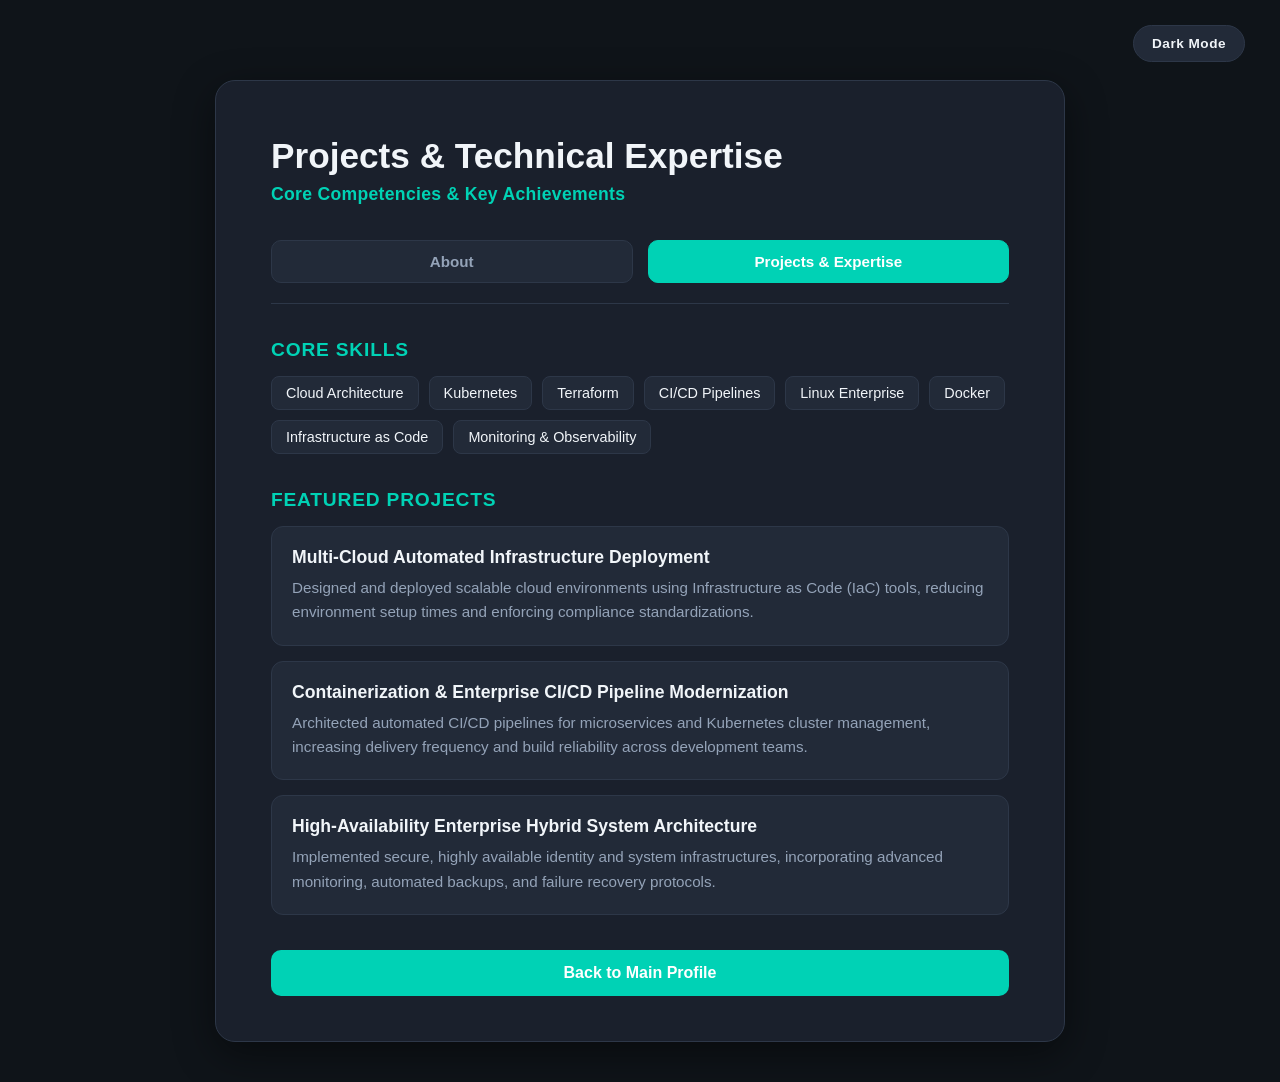
==== projects.html @ d43b570d "Add files via upload" ====
<!DOCTYPE html>
<html lang="en" dir="ltr">
<head>
    <meta charset="UTF-8">
    <meta name="viewport" content="width=device-width, initial-scale=1.0">
    <title>Digital Business Card - Projects</title>
    <link rel="stylesheet" href="style.css">
</head>
<body>

    <!-- Hidden Checkbox for Dark/Light Mode -->
    <input type="checkbox" id="theme-toggle">

    <div class="page-wrapper">
        
        <div class="theme-switch-wrapper">
            <label for="theme-toggle" class="theme-switch">
                <span class="text light-text">Dark Mode</span>
                <span class="text dark-text">Light Mode</span>
            </label>
        </div>

        <main class="card-container">
            
            <header class="profile-header compact">
                <div class="profile-header-text">
                    <h1>Projects & Technical Expertise</h1>
                    <h2>Core Competencies & Key Achievements</h2>
                </div>
            </header>

            <nav class="nav-bar">
                <a href="index.html" class="nav-link">About</a>
                <a href="projects.html" class="nav-link active">Projects & Expertise</a>
            </nav>

            <section class="content-section">
                <h3 class="section-title">Core Skills</h3>
                <div class="skills-tags">
                    <span class="tag">Cloud Architecture</span>
                    <span class="tag">Kubernetes</span>
                    <span class="tag">Terraform</span>
                    <span class="tag">CI/CD Pipelines</span>
                    <span class="tag">Linux Enterprise</span>
                    <span class="tag">Docker</span>
                    <span class="tag">Infrastructure as Code</span>
                    <span class="tag">Monitoring & Observability</span>
                </div>
            </section>

            <section class="content-section">
                <h3 class="section-title">Featured Projects</h3>
                
                <div class="project-item">
                    <h4>Multi-Cloud Automated Infrastructure Deployment</h4>
                    <p>Designed and deployed scalable cloud environments using Infrastructure as Code (IaC) tools, reducing environment setup times and enforcing compliance standardizations.</p>
                </div>

                <div class="project-item">
                    <h4>Containerization & Enterprise CI/CD Pipeline Modernization</h4>
                    <p>Architected automated CI/CD pipelines for microservices and Kubernetes cluster management, increasing delivery frequency and build reliability across development teams.</p>
                </div>

                <div class="project-item">
                    <h4>High-Availability Enterprise Hybrid System Architecture</h4>
                    <p>Implemented secure, highly available identity and system infrastructures, incorporating advanced monitoring, automated backups, and failure recovery protocols.</p>
                </div>
            </section>

            <footer class="contact-section">
                <div class="social-links">
                    <a href="index.html" class="btn">Back to Main Profile</a>
                </div>
            </footer>

        </main>
    </div>

</body>
</html>
---- style.css ----
/* Base Theme Variables (Dark Mode Default) */
:root {
    --bg-color: #0f1419;
    --card-bg: #1a202c;
    --card-secondary-bg: #222a38;
    --text-primary: #f1f5f9;
    --text-secondary: #94a3b8;
    --accent-teal: #00d2b5;
    --accent-teal-hover: #00b39b;
    --border-color: #2d3748;
    --shadow: 0 12px 40px rgba(0, 0, 0, 0.45);
    --font-family: -apple-system, BlinkMacSystemFont, 'Segoe UI', Roboto, Helvetica, Arial, sans-serif;
}

* {
    box-sizing: border-box;
    margin: 0;
    padding: 0;
}

body {
    font-family: var(--font-family);
    margin: 0;
    padding: 0;
}

/* Hide Checkbox */
#theme-toggle {
    display: none;
}

/* Page Wrapper - Takes up full screen and changes background color */
.page-wrapper {
    background-color: var(--bg-color);
    color: var(--text-primary);
    min-height: 100vh;
    width: 100%;
    display: flex;
    justify-content: center;
    align-items: flex-start; /* Prevents card from being stuck in dead-center vertically */
    padding: 80px 20px 40px;
    transition: background-color 0.3s ease, color 0.3s ease;
    position: relative;
}

/* Light Mode Overrides for the entire page */
#theme-toggle:checked ~ .page-wrapper {
    --bg-color: #e2e8f0;
    --card-bg: #ffffff;
    --card-secondary-bg: #f8fafc;
    --text-primary: #0f172a;
    --text-secondary: #475569;
    --accent-teal: #009688;
    --accent-teal-hover: #00796b;
    --border-color: #cbd5e1;
    --shadow: 0 12px 40px rgba(0, 0, 0, 0.08);
}

/* Card Container - Made wider for spacing */
.card-container {
    background-color: var(--card-bg);
    border: 1px solid var(--border-color);
    border-radius: 20px;
    box-shadow: var(--shadow);
    max-width: 850px; /* Expanded width to space out content */
    width: 100%;
    padding: 45px 55px;
    transition: all 0.3s ease;
}

/* Theme Switch Toggle Button (Moved to top right of screen) */
.theme-switch-wrapper {
    position: absolute;
    top: 25px;
    right: 35px;
}

.theme-switch {
    background-color: var(--card-secondary-bg);
    border: 1px solid var(--border-color);
    color: var(--text-primary);
    padding: 10px 18px;
    border-radius: 25px;
    cursor: pointer;
    font-size: 0.85rem;
    font-weight: 600;
    letter-spacing: 0.5px;
    transition: all 0.2s ease;
    user-select: none;
    display: inline-block;
}

.theme-switch:hover {
    border-color: var(--accent-teal);
    color: var(--accent-teal);
}

.dark-text { display: none; }
#theme-toggle:checked ~ .page-wrapper .light-text { display: none; }
#theme-toggle:checked ~ .page-wrapper .dark-text { display: inline; }

/* Header - Side by side on Desktop */
.profile-header {
    display: flex;
    align-items: center;
    gap: 30px;
    margin-bottom: 35px;
    text-align: left;
}

.profile-header.compact {
    margin-top: 10px;
}

.profile-img-container {
    flex-shrink: 0;
    padding: 4px;
    border-radius: 50%;
    background: linear-gradient(135deg, var(--accent-teal), var(--border-color));
}

.profile-img {
    width: 135px;
    height: 135px;
    border-radius: 50%;
    object-fit: cover;
    display: block;
}

.profile-header-text h1 {
    font-size: 2.2rem;
    font-weight: 700;
    color: var(--text-primary);
    margin-bottom: 8px;
}

.profile-header-text h2 {
    font-size: 1.1rem;
    color: var(--accent-teal);
    font-weight: 600;
    letter-spacing: 0.3px;
}

/* Navigation Bar */
.nav-bar {
    display: flex;
    gap: 15px;
    margin-bottom: 35px;
    border-bottom: 1px solid var(--border-color);
    padding-bottom: 20px;
}

.nav-link {
    flex: 1;
    text-align: center;
    padding: 12px;
    background-color: var(--card-secondary-bg);
    color: var(--text-secondary);
    text-decoration: none;
    border-radius: 10px;
    font-size: 0.95rem;
    font-weight: 600;
    border: 1px solid var(--border-color);
    transition: all 0.2s ease;
}

.nav-link:hover {
    color: var(--text-primary);
    border-color: var(--accent-teal);
}

.nav-link.active {
    background-color: var(--accent-teal);
    color: #ffffff;
    border-color: var(--accent-teal);
}

/* Content Sections */
.content-section {
    margin-bottom: 35px;
}

.section-title {
    font-size: 1.2rem;
    color: var(--accent-teal);
    margin-bottom: 15px;
    font-weight: 700;
    text-transform: uppercase;
    letter-spacing: 0.8px;
}

p {
    font-size: 1rem;
    line-height: 1.7;
    color: var(--text-secondary);
}

/* Highlights Grid */
.highlights-grid {
    display: grid;
    grid-template-columns: repeat(3, 1fr);
    gap: 15px;
    margin-bottom: 35px;
}

.highlight-card {
    background-color: var(--card-secondary-bg);
    border: 1px solid var(--border-color);
    padding: 20px 15px;
    border-radius: 12px;
    text-align: left;
}

.highlight-card h4 {
    font-size: 1rem;
    color: var(--text-primary);
    margin-bottom: 6px;
}

.highlight-card p {
    font-size: 0.85rem;
    color: var(--text-secondary);
    line-height: 1.4;
}

/* Skills Tags */
.skills-tags {
    display: flex;
    flex-wrap: wrap;
    gap: 10px;
}

.tag {
    background-color: var(--card-secondary-bg);
    border: 1px solid var(--border-color);
    color: var(--text-primary);
    padding: 8px 14px;
    border-radius: 8px;
    font-size: 0.9rem;
    font-weight: 500;
}

/* Project Items */
.project-item {
    background-color: var(--card-secondary-bg);
    border: 1px solid var(--border-color);
    padding: 20px;
    border-radius: 12px;
    margin-bottom: 15px;
}

.project-item h4 {
    font-size: 1.1rem;
    color: var(--text-primary);
    margin-bottom: 8px;
}

.project-item p {
    font-size: 0.95rem;
    line-height: 1.6;
}

/* Contact List */
.contact-list {
    list-style: none;
    margin-bottom: 25px;
    display: flex;
    gap: 30px;
}

.contact-list li {
    font-size: 1rem;
    color: var(--text-secondary);
}

.contact-list span {
    font-weight: 600;
    color: var(--text-primary);
    margin-right: 6px;
}

.contact-list a {
    color: var(--accent-teal);
    text-decoration: none;
}

.contact-list a:hover {
    text-decoration: underline;
}

/* Buttons */
.social-links {
    display: flex;
    gap: 15px;
}

.btn {
    flex: 1;
    text-align: center;
    padding: 14px;
    background-color: var(--accent-teal);
    color: #ffffff;
    text-decoration: none;
    border-radius: 10px;
    font-weight: 600;
    font-size: 1rem;
    transition: background-color 0.2s ease;
}

.btn:hover {
    background-color: var(--accent-teal-hover);
}

/* Responsive Design for Tablets and Mobile */
@media (max-width: 768px) {
    .page-wrapper {
        padding: 70px 15px 30px;
    }

    .theme-switch-wrapper {
        top: 15px;
        right: 15px;
    }

    .card-container {
        padding: 30px 25px;
    }

    .profile-header {
        flex-direction: column;
        text-align: center;
        gap: 20px;
    }

    .profile-header-text h1 {
        font-size: 1.8rem;
    }

    .nav-bar {
        flex-direction: column;
    }

    .highlights-grid {
        grid-template-columns: 1fr;
    }

    .contact-list {
        flex-direction: column;
        gap: 12px;
    }

    .social-links {
        flex-direction: column;
    }
}
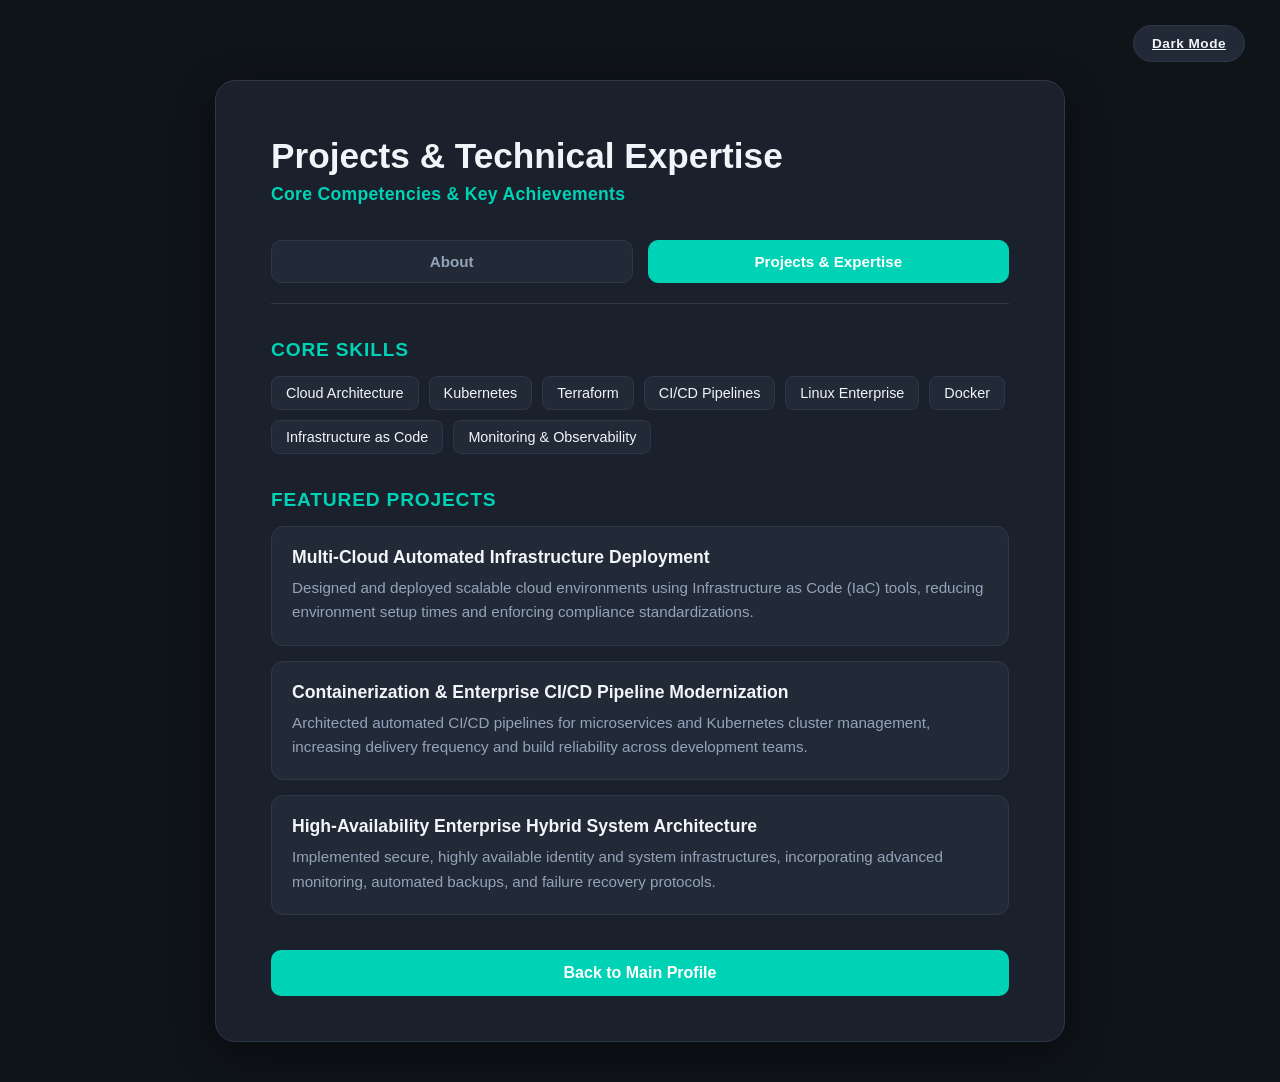
==== commit d392eba5: "Add files via upload" ====
--- a/projects.html
+++ b/projects.html
@@ -1,80 +1,87 @@
-<!DOCTYPE html>
-<html lang="en" dir="ltr">
-<head>
-    <meta charset="UTF-8">
-    <meta name="viewport" content="width=device-width, initial-scale=1.0">
-    <title>Digital Business Card - Projects</title>
-    <link rel="stylesheet" href="style.css">
-</head>
-<body>
-
-    <!-- Hidden Checkbox for Dark/Light Mode -->
-    <input type="checkbox" id="theme-toggle">
-
-    <div class="page-wrapper">
-        
-        <div class="theme-switch-wrapper">
-            <label for="theme-toggle" class="theme-switch">
-                <span class="text light-text">Dark Mode</span>
-                <span class="text dark-text">Light Mode</span>
-            </label>
-        </div>
-
-        <main class="card-container">
-            
-            <header class="profile-header compact">
-                <div class="profile-header-text">
-                    <h1>Projects & Technical Expertise</h1>
-                    <h2>Core Competencies & Key Achievements</h2>
-                </div>
-            </header>
-
-            <nav class="nav-bar">
-                <a href="index.html" class="nav-link">About</a>
-                <a href="projects.html" class="nav-link active">Projects & Expertise</a>
-            </nav>
-
-            <section class="content-section">
-                <h3 class="section-title">Core Skills</h3>
-                <div class="skills-tags">
-                    <span class="tag">Cloud Architecture</span>
-                    <span class="tag">Kubernetes</span>
-                    <span class="tag">Terraform</span>
-                    <span class="tag">CI/CD Pipelines</span>
-                    <span class="tag">Linux Enterprise</span>
-                    <span class="tag">Docker</span>
-                    <span class="tag">Infrastructure as Code</span>
-                    <span class="tag">Monitoring & Observability</span>
-                </div>
-            </section>
-
-            <section class="content-section">
-                <h3 class="section-title">Featured Projects</h3>
-                
-                <div class="project-item">
-                    <h4>Multi-Cloud Automated Infrastructure Deployment</h4>
-                    <p>Designed and deployed scalable cloud environments using Infrastructure as Code (IaC) tools, reducing environment setup times and enforcing compliance standardizations.</p>
-                </div>
-
-                <div class="project-item">
-                    <h4>Containerization & Enterprise CI/CD Pipeline Modernization</h4>
-                    <p>Architected automated CI/CD pipelines for microservices and Kubernetes cluster management, increasing delivery frequency and build reliability across development teams.</p>
-                </div>
-
-                <div class="project-item">
-                    <h4>High-Availability Enterprise Hybrid System Architecture</h4>
-                    <p>Implemented secure, highly available identity and system infrastructures, incorporating advanced monitoring, automated backups, and failure recovery protocols.</p>
-                </div>
-            </section>
-
-            <footer class="contact-section">
-                <div class="social-links">
-                    <a href="index.html" class="btn">Back to Main Profile</a>
-                </div>
-            </footer>
-
-        </main>
-    </div>
-
-</body>
+<!DOCTYPE html>
+<html lang="en" dir="ltr">
+<head>
+    <meta charset="UTF-8">
+    <meta name="viewport" content="width=device-width, initial-scale=1.0">
+    <title>Digital Business Card - Projects</title>
+    <link rel="stylesheet" href="style.css">
+</head>
+<body>
+
+    <!-- Anchor for light mode target -->
+    <div id="light" style="position: absolute; top: 0;"></div>
+
+    <div class="page-wrapper">
+        
+        <div class="theme-switch-wrapper">
+            <a href="#light" class="theme-switch dark-link">
+                <span class="text light-text">Dark Mode</span>
+                <span class="text dark-text">Light Mode</span>
+            </a>
+            <a href="#" class="theme-switch light-link">
+                <span class="text light-text">Dark Mode</span>
+                <span class="text dark-text">Light Mode</span>
+            </a>
+        </div>
+
+        <main class="card-container">
+            
+            <header class="profile-header compact">
+                <div class="profile-header-text">
+                    <h1>Projects & Technical Expertise</h1>
+                    <h2>Core Competencies & Key Achievements</h2>
+                </div>
+            </header>
+
+            <nav class="nav-bar">
+                <a href="index.html" class="nav-link dark-link">About</a>
+                <a href="index.html#light" class="nav-link light-link">About</a>
+                <a href="projects.html" class="nav-link active dark-link">Projects & Expertise</a>
+                <a href="projects.html#light" class="nav-link active light-link">Projects & Expertise</a>
+            </nav>
+
+            <section class="content-section">
+                <h3 class="section-title">Core Skills</h3>
+                <div class="skills-tags">
+                    <span class="tag">Cloud Architecture</span>
+                    <span class="tag">Kubernetes</span>
+                    <span class="tag">Terraform</span>
+                    <span class="tag">CI/CD Pipelines</span>
+                    <span class="tag">Linux Enterprise</span>
+                    <span class="tag">Docker</span>
+                    <span class="tag">Infrastructure as Code</span>
+                    <span class="tag">Monitoring & Observability</span>
+                </div>
+            </section>
+
+            <section class="content-section">
+                <h3 class="section-title">Featured Projects</h3>
+                
+                <div class="project-item">
+                    <h4>Multi-Cloud Automated Infrastructure Deployment</h4>
+                    <p>Designed and deployed scalable cloud environments using Infrastructure as Code (IaC) tools, reducing environment setup times and enforcing compliance standardizations.</p>
+                </div>
+
+                <div class="project-item">
+                    <h4>Containerization & Enterprise CI/CD Pipeline Modernization</h4>
+                    <p>Architected automated CI/CD pipelines for microservices and Kubernetes cluster management, increasing delivery frequency and build reliability across development teams.</p>
+                </div>
+
+                <div class="project-item">
+                    <h4>High-Availability Enterprise Hybrid System Architecture</h4>
+                    <p>Implemented secure, highly available identity and system infrastructures, incorporating advanced monitoring, automated backups, and failure recovery protocols.</p>
+                </div>
+            </section>
+
+            <footer class="contact-section">
+                <div class="social-links">
+                    <a href="index.html" class="btn dark-link">Back to Main Profile</a>
+                    <a href="index.html#light" class="btn light-link">Back to Main Profile</a>
+                </div>
+            </footer>
+
+        </main>
+    </div>
+
+</body>
 </html>
--- a/style.css
+++ b/style.css
@@ -1,355 +1,358 @@
-/* Base Theme Variables (Dark Mode Default) */
-:root {
-    --bg-color: #0f1419;
-    --card-bg: #1a202c;
-    --card-secondary-bg: #222a38;
-    --text-primary: #f1f5f9;
-    --text-secondary: #94a3b8;
-    --accent-teal: #00d2b5;
-    --accent-teal-hover: #00b39b;
-    --border-color: #2d3748;
-    --shadow: 0 12px 40px rgba(0, 0, 0, 0.45);
-    --font-family: -apple-system, BlinkMacSystemFont, 'Segoe UI', Roboto, Helvetica, Arial, sans-serif;
-}
-
-* {
-    box-sizing: border-box;
-    margin: 0;
-    padding: 0;
-}
-
-body {
-    font-family: var(--font-family);
-    margin: 0;
-    padding: 0;
-}
-
-/* Hide Checkbox */
-#theme-toggle {
-    display: none;
-}
-
-/* Page Wrapper - Takes up full screen and changes background color */
-.page-wrapper {
-    background-color: var(--bg-color);
-    color: var(--text-primary);
-    min-height: 100vh;
-    width: 100%;
-    display: flex;
-    justify-content: center;
-    align-items: flex-start; /* Prevents card from being stuck in dead-center vertically */
-    padding: 80px 20px 40px;
-    transition: background-color 0.3s ease, color 0.3s ease;
-    position: relative;
-}
-
-/* Light Mode Overrides for the entire page */
-#theme-toggle:checked ~ .page-wrapper {
-    --bg-color: #e2e8f0;
-    --card-bg: #ffffff;
-    --card-secondary-bg: #f8fafc;
-    --text-primary: #0f172a;
-    --text-secondary: #475569;
-    --accent-teal: #009688;
-    --accent-teal-hover: #00796b;
-    --border-color: #cbd5e1;
-    --shadow: 0 12px 40px rgba(0, 0, 0, 0.08);
-}
-
-/* Card Container - Made wider for spacing */
-.card-container {
-    background-color: var(--card-bg);
-    border: 1px solid var(--border-color);
-    border-radius: 20px;
-    box-shadow: var(--shadow);
-    max-width: 850px; /* Expanded width to space out content */
-    width: 100%;
-    padding: 45px 55px;
-    transition: all 0.3s ease;
-}
-
-/* Theme Switch Toggle Button (Moved to top right of screen) */
-.theme-switch-wrapper {
-    position: absolute;
-    top: 25px;
-    right: 35px;
-}
-
-.theme-switch {
-    background-color: var(--card-secondary-bg);
-    border: 1px solid var(--border-color);
-    color: var(--text-primary);
-    padding: 10px 18px;
-    border-radius: 25px;
-    cursor: pointer;
-    font-size: 0.85rem;
-    font-weight: 600;
-    letter-spacing: 0.5px;
-    transition: all 0.2s ease;
-    user-select: none;
-    display: inline-block;
-}
-
-.theme-switch:hover {
-    border-color: var(--accent-teal);
-    color: var(--accent-teal);
-}
-
-.dark-text { display: none; }
-#theme-toggle:checked ~ .page-wrapper .light-text { display: none; }
-#theme-toggle:checked ~ .page-wrapper .dark-text { display: inline; }
-
-/* Header - Side by side on Desktop */
-.profile-header {
-    display: flex;
-    align-items: center;
-    gap: 30px;
-    margin-bottom: 35px;
-    text-align: left;
-}
-
-.profile-header.compact {
-    margin-top: 10px;
-}
-
-.profile-img-container {
-    flex-shrink: 0;
-    padding: 4px;
-    border-radius: 50%;
-    background: linear-gradient(135deg, var(--accent-teal), var(--border-color));
-}
-
-.profile-img {
-    width: 135px;
-    height: 135px;
-    border-radius: 50%;
-    object-fit: cover;
-    display: block;
-}
-
-.profile-header-text h1 {
-    font-size: 2.2rem;
-    font-weight: 700;
-    color: var(--text-primary);
-    margin-bottom: 8px;
-}
-
-.profile-header-text h2 {
-    font-size: 1.1rem;
-    color: var(--accent-teal);
-    font-weight: 600;
-    letter-spacing: 0.3px;
-}
-
-/* Navigation Bar */
-.nav-bar {
-    display: flex;
-    gap: 15px;
-    margin-bottom: 35px;
-    border-bottom: 1px solid var(--border-color);
-    padding-bottom: 20px;
-}
-
-.nav-link {
-    flex: 1;
-    text-align: center;
-    padding: 12px;
-    background-color: var(--card-secondary-bg);
-    color: var(--text-secondary);
-    text-decoration: none;
-    border-radius: 10px;
-    font-size: 0.95rem;
-    font-weight: 600;
-    border: 1px solid var(--border-color);
-    transition: all 0.2s ease;
-}
-
-.nav-link:hover {
-    color: var(--text-primary);
-    border-color: var(--accent-teal);
-}
-
-.nav-link.active {
-    background-color: var(--accent-teal);
-    color: #ffffff;
-    border-color: var(--accent-teal);
-}
-
-/* Content Sections */
-.content-section {
-    margin-bottom: 35px;
-}
-
-.section-title {
-    font-size: 1.2rem;
-    color: var(--accent-teal);
-    margin-bottom: 15px;
-    font-weight: 700;
-    text-transform: uppercase;
-    letter-spacing: 0.8px;
-}
-
-p {
-    font-size: 1rem;
-    line-height: 1.7;
-    color: var(--text-secondary);
-}
-
-/* Highlights Grid */
-.highlights-grid {
-    display: grid;
-    grid-template-columns: repeat(3, 1fr);
-    gap: 15px;
-    margin-bottom: 35px;
-}
-
-.highlight-card {
-    background-color: var(--card-secondary-bg);
-    border: 1px solid var(--border-color);
-    padding: 20px 15px;
-    border-radius: 12px;
-    text-align: left;
-}
-
-.highlight-card h4 {
-    font-size: 1rem;
-    color: var(--text-primary);
-    margin-bottom: 6px;
-}
-
-.highlight-card p {
-    font-size: 0.85rem;
-    color: var(--text-secondary);
-    line-height: 1.4;
-}
-
-/* Skills Tags */
-.skills-tags {
-    display: flex;
-    flex-wrap: wrap;
-    gap: 10px;
-}
-
-.tag {
-    background-color: var(--card-secondary-bg);
-    border: 1px solid var(--border-color);
-    color: var(--text-primary);
-    padding: 8px 14px;
-    border-radius: 8px;
-    font-size: 0.9rem;
-    font-weight: 500;
-}
-
-/* Project Items */
-.project-item {
-    background-color: var(--card-secondary-bg);
-    border: 1px solid var(--border-color);
-    padding: 20px;
-    border-radius: 12px;
-    margin-bottom: 15px;
-}
-
-.project-item h4 {
-    font-size: 1.1rem;
-    color: var(--text-primary);
-    margin-bottom: 8px;
-}
-
-.project-item p {
-    font-size: 0.95rem;
-    line-height: 1.6;
-}
-
-/* Contact List */
-.contact-list {
-    list-style: none;
-    margin-bottom: 25px;
-    display: flex;
-    gap: 30px;
-}
-
-.contact-list li {
-    font-size: 1rem;
-    color: var(--text-secondary);
-}
-
-.contact-list span {
-    font-weight: 600;
-    color: var(--text-primary);
-    margin-right: 6px;
-}
-
-.contact-list a {
-    color: var(--accent-teal);
-    text-decoration: none;
-}
-
-.contact-list a:hover {
-    text-decoration: underline;
-}
-
-/* Buttons */
-.social-links {
-    display: flex;
-    gap: 15px;
-}
-
-.btn {
-    flex: 1;
-    text-align: center;
-    padding: 14px;
-    background-color: var(--accent-teal);
-    color: #ffffff;
-    text-decoration: none;
-    border-radius: 10px;
-    font-weight: 600;
-    font-size: 1rem;
-    transition: background-color 0.2s ease;
-}
-
-.btn:hover {
-    background-color: var(--accent-teal-hover);
-}
-
-/* Responsive Design for Tablets and Mobile */
-@media (max-width: 768px) {
-    .page-wrapper {
-        padding: 70px 15px 30px;
-    }
-
-    .theme-switch-wrapper {
-        top: 15px;
-        right: 15px;
-    }
-
-    .card-container {
-        padding: 30px 25px;
-    }
-
-    .profile-header {
-        flex-direction: column;
-        text-align: center;
-        gap: 20px;
-    }
-
-    .profile-header-text h1 {
-        font-size: 1.8rem;
-    }
-
-    .nav-bar {
-        flex-direction: column;
-    }
-
-    .highlights-grid {
-        grid-template-columns: 1fr;
-    }
-
-    .contact-list {
-        flex-direction: column;
-        gap: 12px;
-    }
-
-    .social-links {
-        flex-direction: column;
-    }
+/* base variables */
+:root {
+    --bg-color: #0f1419;
+    --card-bg: #1a202c;
+    --card-secondary-bg: #222a38;
+    --text-primary: #f1f5f9;
+    --text-secondary: #94a3b8;
+    --accent-teal: #00d2b5;
+    --accent-teal-hover: #00b39b;
+    --border-color: #2d3748;
+    --shadow: 0 12px 40px rgba(0, 0, 0, 0.45);
+    --font-family: -apple-system, BlinkMacSystemFont, 'Segoe UI', Roboto, Helvetica, Arial, sans-serif;
+}
+
+* {
+    box-sizing: border-box;
+    margin: 0;
+    padding: 0;
+}
+
+body {
+    font-family: var(--font-family);
+    margin: 0;
+    padding: 0;
+}
+
+/* Note: #light is handled inline in HTML */
+
+/* changes background color */
+.page-wrapper {
+    background-color: var(--bg-color);
+    color: var(--text-primary);
+    min-height: 100vh;
+    width: 100%;
+    display: flex;
+    justify-content: center;
+    align-items: flex-start; /* Prevents card from being stuck in dead-center vertically */
+    padding: 80px 20px 40px;
+    transition: background-color 0.3s ease, color 0.3s ease;
+    position: relative;
+}
+
+/* override light mode for the whole page */
+#light:target ~ .page-wrapper {
+    --bg-color: #e2e8f0;
+    --card-bg: #ffffff;
+    --card-secondary-bg: #f8fafc;
+    --text-primary: #0f172a;
+    --text-secondary: #475569;
+    --accent-teal: #009688;
+    --accent-teal-hover: #00796b;
+    --border-color: #cbd5e1;
+    --shadow: 0 12px 40px rgba(0, 0, 0, 0.08);
+}
+
+/* card container */
+.card-container {
+    background-color: var(--card-bg);
+    border: 1px solid var(--border-color);
+    border-radius: 20px;
+    box-shadow: var(--shadow);
+    max-width: 850px; /* Expanded width to space out content */
+    width: 100%;
+    padding: 45px 55px;
+    transition: all 0.3s ease;
+}
+
+/* theme switch button */
+.theme-switch-wrapper {
+    position: absolute;
+    top: 25px;
+    right: 35px;
+}
+
+.theme-switch {
+    background-color: var(--card-secondary-bg);
+    border: 1px solid var(--border-color);
+    color: var(--text-primary);
+    padding: 10px 18px;
+    border-radius: 25px;
+    cursor: pointer;
+    font-size: 0.85rem;
+    font-weight: 600;
+    letter-spacing: 0.5px;
+    transition: all 0.2s ease;
+    user-select: none;
+    display: inline-block;
+}
+
+.theme-switch:hover {
+    border-color: var(--accent-teal);
+    color: var(--accent-teal);
+}
+
+.dark-text { display: none; }
+#light:target ~ .page-wrapper .light-text { display: none; }
+#light:target ~ .page-wrapper .dark-text { display: inline; }
+
+/* Links preserving state */
+.light-link { display: none; }
+#light:target ~ .page-wrapper .dark-link { display: none; }
+#light:target ~ .page-wrapper .light-link { display: block; }
+#light:target ~ .page-wrapper a.theme-switch.light-link { display: inline-block; }
+
+/* header */
+.profile-header {
+    display: flex;
+    align-items: center;
+    gap: 30px;
+    margin-bottom: 35px;
+    text-align: left;
+}
+
+.profile-header.compact {
+    margin-top: 10px;
+}
+
+.profile-img-container {
+    flex-shrink: 0;
+    padding: 4px;
+    border-radius: 50%;
+    background: linear-gradient(135deg, var(--accent-teal), var(--border-color));
+}
+
+.profile-img {
+    width: 135px;
+    height: 135px;
+    border-radius: 50%;
+    object-fit: cover;
+    display: block;
+}
+
+.profile-header-text h1 {
+    font-size: 2.2rem;
+    font-weight: 700;
+    color: var(--text-primary);
+    margin-bottom: 8px;
+}
+
+.profile-header-text h2 {
+    font-size: 1.1rem;
+    color: var(--accent-teal);
+    font-weight: 600;
+    letter-spacing: 0.3px;
+}
+
+/* navigation bar */
+.nav-bar {
+    display: flex;
+    gap: 15px;
+    margin-bottom: 35px;
+    border-bottom: 1px solid var(--border-color);
+    padding-bottom: 20px;
+}
+
+.nav-link {
+    flex: 1;
+    text-align: center;
+    padding: 12px;
+    background-color: var(--card-secondary-bg);
+    color: var(--text-secondary);
+    text-decoration: none;
+    border-radius: 10px;
+    font-size: 0.95rem;
+    font-weight: 600;
+    border: 1px solid var(--border-color);
+    transition: all 0.2s ease;
+}
+
+.nav-link:hover {
+    color: var(--text-primary);
+    border-color: var(--accent-teal);
+}
+
+.nav-link.active {
+    background-color: var(--accent-teal);
+    color: #ffffff;
+    border-color: var(--accent-teal);
+}
+
+/* Content Sections */
+.content-section {
+    margin-bottom: 35px;
+}
+
+.section-title {
+    font-size: 1.2rem;
+    color: var(--accent-teal);
+    margin-bottom: 15px;
+    font-weight: 700;
+    text-transform: uppercase;
+    letter-spacing: 0.8px;
+}
+
+p {
+    font-size: 1rem;
+    line-height: 1.7;
+    color: var(--text-secondary);
+}
+
+/* Highlights Grid */
+.highlights-grid {
+    display: grid;
+    grid-template-columns: repeat(3, 1fr);
+    gap: 15px;
+    margin-bottom: 35px;
+}
+
+.highlight-card {
+    background-color: var(--card-secondary-bg);
+    border: 1px solid var(--border-color);
+    padding: 20px 15px;
+    border-radius: 12px;
+    text-align: left;
+}
+
+.highlight-card h4 {
+    font-size: 1rem;
+    color: var(--text-primary);
+    margin-bottom: 6px;
+}
+
+.highlight-card p {
+    font-size: 0.85rem;
+    color: var(--text-secondary);
+    line-height: 1.4;
+}
+
+/* skills tags */
+.skills-tags {
+    display: flex;
+    flex-wrap: wrap;
+    gap: 10px;
+}
+
+.tag {
+    background-color: var(--card-secondary-bg);
+    border: 1px solid var(--border-color);
+    color: var(--text-primary);
+    padding: 8px 14px;
+    border-radius: 8px;
+    font-size: 0.9rem;
+    font-weight: 500;
+}
+
+
+.project-item {
+    background-color: var(--card-secondary-bg);
+    border: 1px solid var(--border-color);
+    padding: 20px;
+    border-radius: 12px;
+    margin-bottom: 15px;
+}
+
+.project-item h4 {
+    font-size: 1.1rem;
+    color: var(--text-primary);
+    margin-bottom: 8px;
+}
+
+.project-item p {
+    font-size: 0.95rem;
+    line-height: 1.6;
+}
+
+/* Contact List */
+.contact-list {
+    list-style: none;
+    margin-bottom: 25px;
+    display: flex;
+    gap: 30px;
+}
+
+.contact-list li {
+    font-size: 1rem;
+    color: var(--text-secondary);
+}
+
+.contact-list span {
+    font-weight: 600;
+    color: var(--text-primary);
+    margin-right: 6px;
+}
+
+.contact-list a {
+    color: var(--accent-teal);
+    text-decoration: none;
+}
+
+.contact-list a:hover {
+    text-decoration: underline;
+}
+
+/* Social Buttons */
+.social-links {
+    display: flex;
+    gap: 15px;
+}
+
+.btn {
+    flex: 1;
+    text-align: center;
+    padding: 14px;
+    background-color: var(--accent-teal);
+    color: #ffffff;
+    text-decoration: none;
+    border-radius: 10px;
+    font-weight: 600;
+    font-size: 1rem;
+    transition: background-color 0.2s ease;
+}
+
+.btn:hover {
+    background-color: var(--accent-teal-hover);
+}
+
+/* responsive to tablets and mobile */
+@media (max-width: 768px) {
+    .page-wrapper {
+        padding: 70px 15px 30px;
+    }
+
+    .theme-switch-wrapper {
+        top: 15px;
+        right: 15px;
+    }
+
+    .card-container {
+        padding: 30px 25px;
+    }
+
+    .profile-header {
+        flex-direction: column;
+        text-align: center;
+        gap: 20px;
+    }
+
+    .profile-header-text h1 {
+        font-size: 1.8rem;
+    }
+
+    .nav-bar {
+        flex-direction: column;
+    }
+
+    .highlights-grid {
+        grid-template-columns: 1fr;
+    }
+
+    .contact-list {
+        flex-direction: column;
+        gap: 12px;
+    }
+
+    .social-links {
+        flex-direction: column;
+    }
 }
